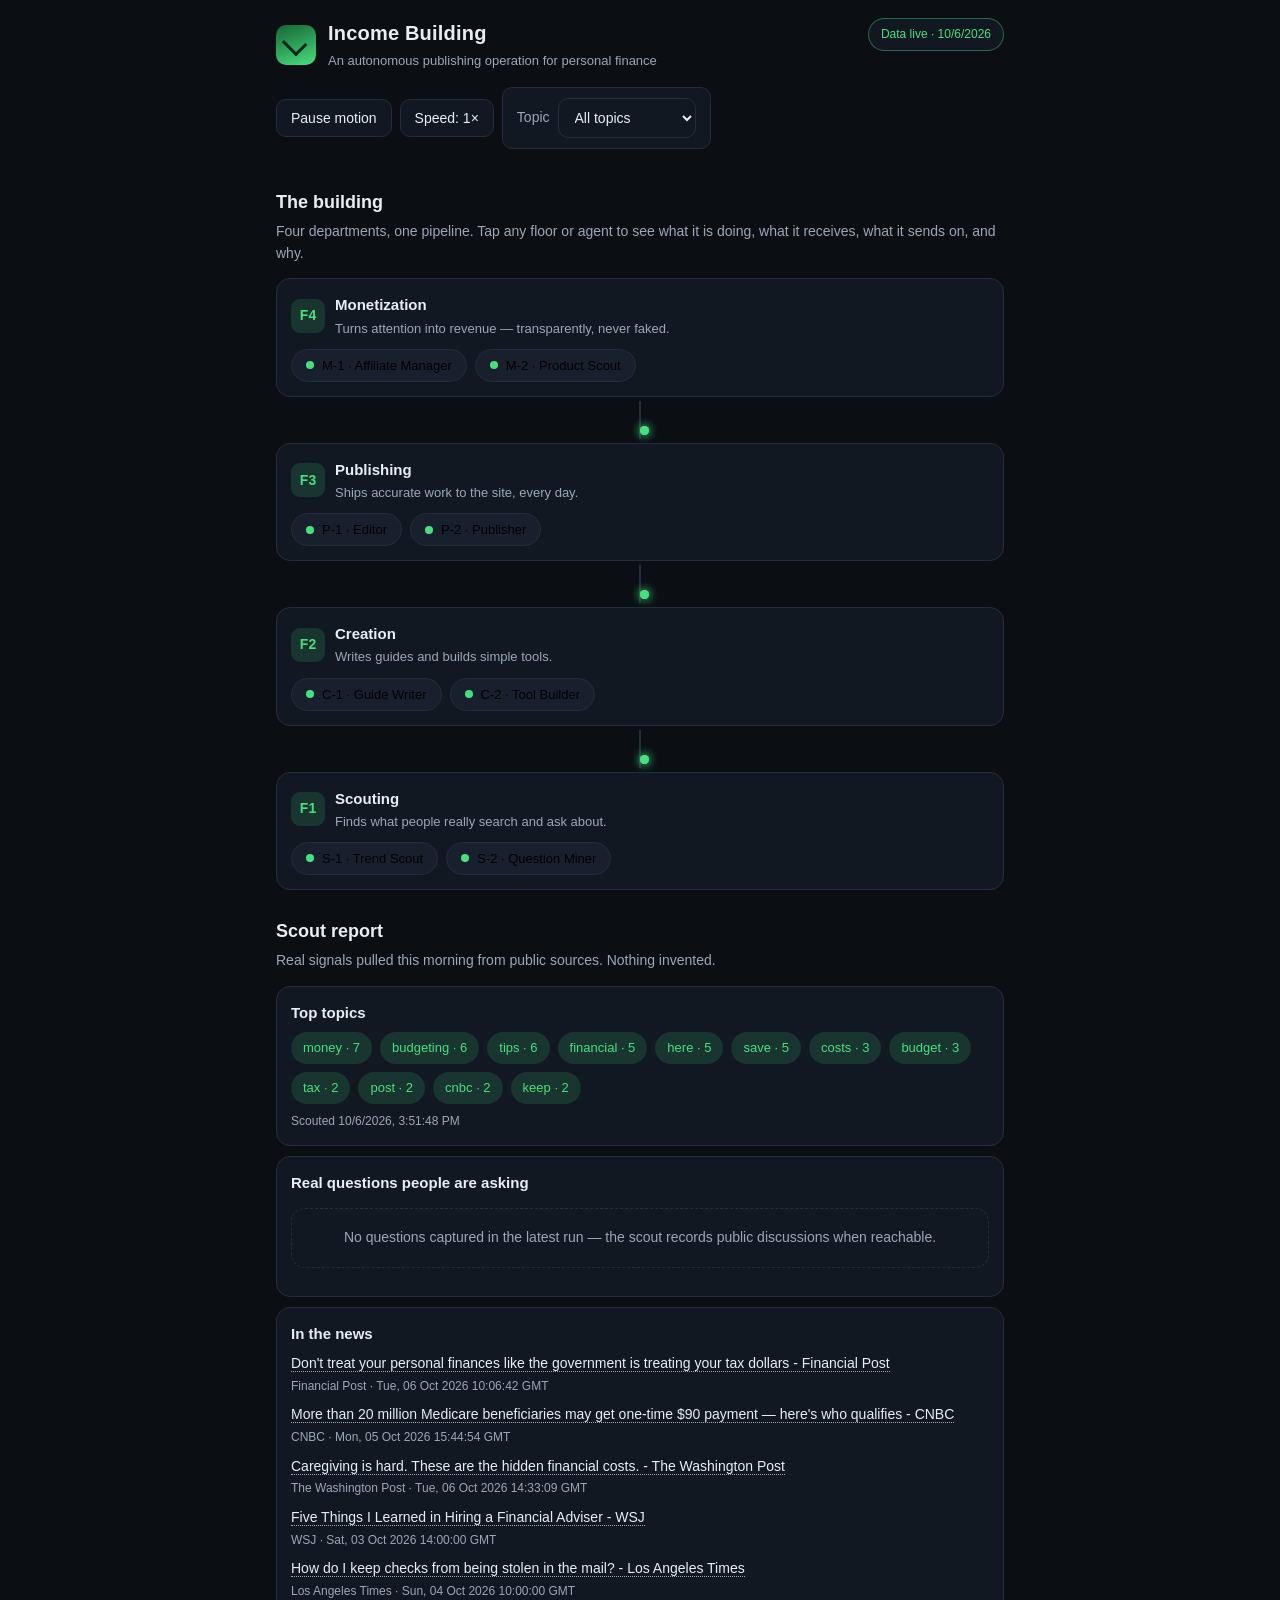
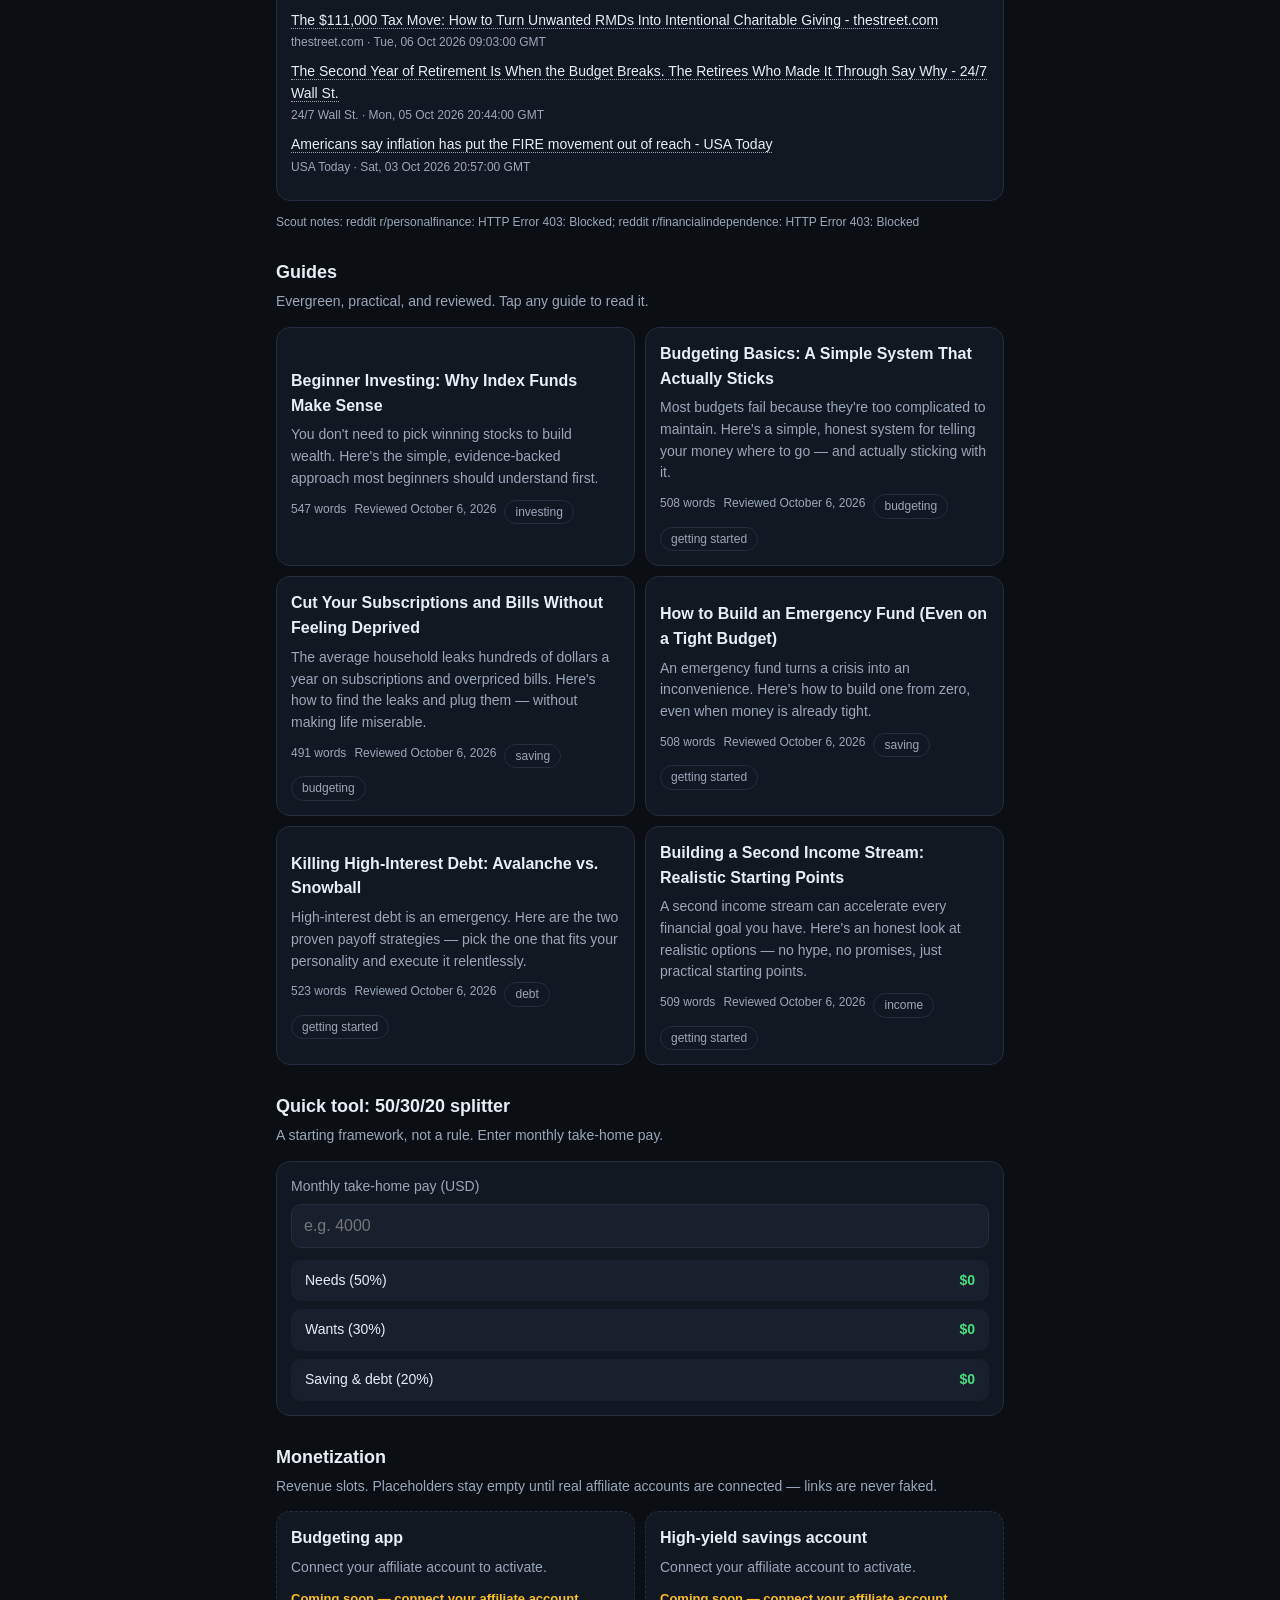
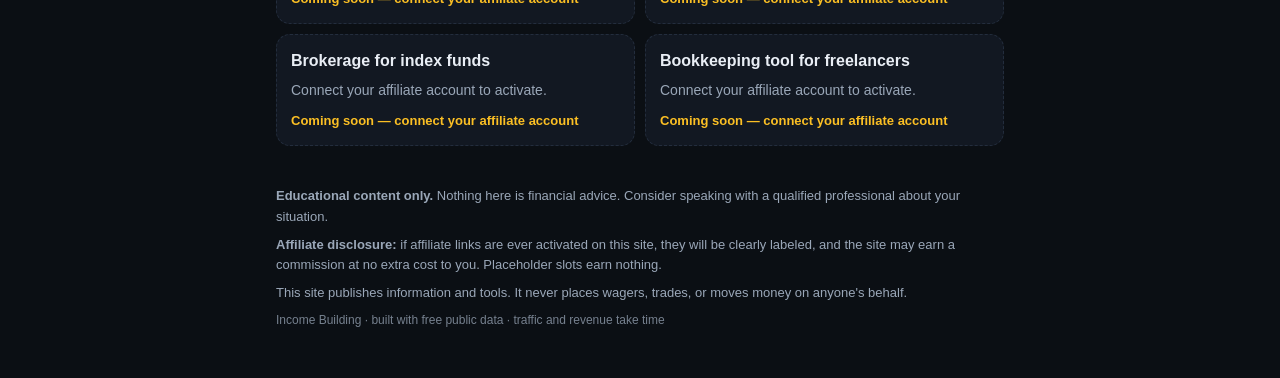
==== index.html @ 19443821 "Income Building: autonomous niche publishing business" ====
<!DOCTYPE html>
<html lang="en">
<head>
<meta charset="utf-8">
<meta name="viewport" content="width=device-width, initial-scale=1">
<title>Income Building — Autonomous Personal Finance Publishing</title>
<meta name="description" content="A visual, autonomous publishing operation for personal finance and budgeting: scouts find real questions, creators write honest guides, publishers ship daily, monetization stays transparent.">
<link rel="stylesheet" href="styles.css">
</head>
<body>
<header class="topbar">
  <div class="brand">
    <span class="brand-mark" aria-hidden="true"></span>
    <div>
      <h1>Income Building</h1>
      <p class="tagline">An autonomous publishing operation for personal finance</p>
    </div>
  </div>
  <div class="pill" id="dataPill" role="status">Checking data&hellip;</div>
</header>

<section class="controls" aria-label="Display controls">
  <button id="pauseBtn" class="ctl" type="button">Pause motion</button>
  <button id="speedBtn" class="ctl" type="button">Speed: 1&times;</button>
  <label class="ctl select-wrap">Topic
    <select id="topicFilter">
      <option value="all">All topics</option>
    </select>
  </label>
</section>

<main class="wrap">
  <section aria-label="The building">
    <h2 class="section-title">The building</h2>
    <p class="section-sub">Four departments, one pipeline. Tap any floor or agent to see what it is doing, what it receives, what it sends on, and why.</p>
    <div id="building"></div>
  </section>

  <section aria-label="Today's scout report">
    <h2 class="section-title">Scout report</h2>
    <p class="section-sub">Real signals pulled this morning from public sources. Nothing invented.</p>
    <div id="trends"><p class="empty">Waiting for the first pipeline run&hellip;</p></div>
  </section>

  <section aria-label="Guides">
    <h2 class="section-title">Guides</h2>
    <p class="section-sub">Evergreen, practical, and reviewed. Tap any guide to read it.</p>
    <div id="articles" class="cards"><p class="empty">Waiting for the first pipeline run&hellip;</p></div>
  </section>

  <section aria-label="Budget calculator">
    <h2 class="section-title">Quick tool: 50/30/20 splitter</h2>
    <p class="section-sub">A starting framework, not a rule. Enter monthly take-home pay.</p>
    <div class="calc card">
      <label>Monthly take-home pay (USD)
        <input id="payInput" type="number" inputmode="decimal" min="0" placeholder="e.g. 4000">
      </label>
      <div class="calc-out" id="calcOut" hidden>
        <div><span>Needs (50%)</span><strong id="calcNeeds">$0</strong></div>
        <div><span>Wants (30%)</span><strong id="calcWants">$0</strong></div>
        <div><span>Saving &amp; debt (20%)</span><strong id="calcSave">$0</strong></div>
      </div>
    </div>
  </section>

  <section aria-label="Monetization">
    <h2 class="section-title">Monetization</h2>
    <p class="section-sub">Revenue slots. Placeholders stay empty until real affiliate accounts are connected — links are never faked.</p>
    <div id="affiliates" class="cards"><p class="empty">Waiting for the first pipeline run&hellip;</p></div>
  </section>
</main>

<div class="backdrop" id="backdrop" hidden></div>

<aside class="sheet" id="agentSheet" aria-label="Agent details" hidden>
  <div class="sheet-handle"></div>
  <button class="sheet-close" id="sheetClose" type="button" aria-label="Close">&times;</button>
  <div id="sheetBody"></div>
</aside>

<div class="reader" id="reader" hidden>
  <div class="reader-top">
    <button class="ctl" id="readerClose" type="button">&larr; All guides</button>
  </div>
  <article class="reader-body" id="readerBody"></article>
</div>

<footer class="footer wrap">
  <p><strong>Educational content only.</strong> Nothing here is financial advice. Consider speaking with a qualified professional about your situation.</p>
  <p><strong>Affiliate disclosure:</strong> if affiliate links are ever activated on this site, they will be clearly labeled, and the site may earn a commission at no extra cost to you. Placeholder slots earn nothing.</p>
  <p>This site publishes information and tools. It never places wagers, trades, or moves money on anyone's behalf.</p>
  <p class="fine">Income Building &middot; built with free public data &middot; traffic and revenue take time</p>
</footer>

<script src="app.js"></script>
</body>
</html>
---- styles.css ----
:root {
  --bg: #0b0f14;
  --surface: #121822;
  --surface-2: #18202e;
  --border: #232d3d;
  --text: #e9eef5;
  --muted: #9aa7b8;
  --accent: #4ade80;
  --accent-dim: rgba(74, 222, 128, 0.14);
  --warn: #fbbf24;
  --flow-dur: 3s;
  --radius: 14px;
}

* { box-sizing: border-box; }

body {
  margin: 0;
  background: var(--bg);
  color: var(--text);
  font-family: -apple-system, BlinkMacSystemFont, "Segoe UI", Roboto, Helvetica, Arial, sans-serif;
  line-height: 1.55;
  -webkit-text-size-adjust: 100%;
}

.wrap { max-width: 760px; margin: 0 auto; padding: 0 16px; }

/* ---------- header ---------- */
.topbar {
  display: flex; justify-content: space-between; align-items: flex-start;
  gap: 12px; padding: 18px 16px 12px; max-width: 760px; margin: 0 auto;
}
.brand { display: flex; gap: 12px; align-items: center; }
.brand-mark {
  width: 40px; height: 40px; border-radius: 10px; flex: none;
  background: linear-gradient(160deg, #166534, #4ade80);
  position: relative;
}
.brand-mark::after {
  content: ""; position: absolute; inset: 10px 12px;
  border-left: 3px solid #062814; border-bottom: 3px solid #062814;
  transform: rotate(-45deg) translateY(-2px);
}
.brand h1 { font-size: 20px; margin: 0; letter-spacing: 0.2px; }
.tagline { margin: 2px 0 0; color: var(--muted); font-size: 13px; }
.pill {
  flex: none; font-size: 12px; color: var(--muted);
  border: 1px solid var(--border); border-radius: 999px;
  padding: 6px 12px; background: var(--surface); white-space: nowrap;
}
.pill.live { color: var(--accent); border-color: rgba(74,222,128,.4); }

/* ---------- controls ---------- */
.controls {
  display: flex; gap: 8px; align-items: center; flex-wrap: wrap;
  max-width: 760px; margin: 0 auto; padding: 4px 16px 12px;
}
.ctl {
  background: var(--surface); color: var(--text);
  border: 1px solid var(--border); border-radius: 10px;
  padding: 10px 14px; font-size: 14px; cursor: pointer;
}
.ctl:active { transform: scale(0.97); }
.select-wrap { display: flex; align-items: center; gap: 8px; font-size: 14px; color: var(--muted); }
.select-wrap select {
  background: var(--surface); color: var(--text);
  border: 1px solid var(--border); border-radius: 10px;
  padding: 10px 12px; font-size: 14px;
}

/* ---------- sections ---------- */
.section-title { font-size: 18px; margin: 28px 0 4px; }
.section-sub { color: var(--muted); font-size: 14px; margin: 0 0 14px; }
.empty { color: var(--muted); font-size: 14px; border: 1px dashed var(--border); border-radius: var(--radius); padding: 18px; text-align: center; }

/* ---------- building ---------- */
#building { display: flex; flex-direction: column; }
.floor {
  background: var(--surface); border: 1px solid var(--border);
  border-radius: var(--radius); padding: 14px; cursor: pointer;
}
.floor-head { display: flex; align-items: center; gap: 10px; margin-bottom: 10px; }
.floor-badge {
  flex: none; width: 34px; height: 34px; border-radius: 9px;
  background: var(--accent-dim); color: var(--accent);
  display: flex; align-items: center; justify-content: center;
  font-weight: 700; font-size: 14px;
}
.floor-name { font-weight: 700; font-size: 15px; margin: 0; }
.floor-desc { color: var(--muted); font-size: 13px; margin: 2px 0 0; }
.agents { display: flex; flex-wrap: wrap; gap: 8px; margin-top: 10px; }
.agent {
  background: var(--surface-2); border: 1px solid var(--border);
  border-radius: 999px; padding: 8px 14px; font-size: 13px; cursor: pointer;
  display: flex; align-items: center; gap: 8px;
}
.agent .dot { width: 8px; height: 8px; border-radius: 50%; background: var(--accent); flex: none; }
.agent:active { transform: scale(0.96); }

.shaft { position: relative; height: 46px; }
.shaft::before {
  content: ""; position: absolute; left: 50%; top: 4px; bottom: 4px; width: 2px;
  background: var(--border); transform: translateX(-50%);
}
.packet {
  position: absolute; left: 50%; bottom: 8px; width: 9px; height: 9px;
  border-radius: 50%; background: var(--accent);
  box-shadow: 0 0 10px rgba(74,222,128,.7);
  animation: rise var(--flow-dur) linear infinite;
}
.packet:nth-child(2) { animation-delay: calc(var(--flow-dur) / -2); }
@keyframes rise {
  0% { transform: translate(-50%, 0); opacity: 0; }
  15% { opacity: 1; }
  100% { transform: translate(-50%, -38px); opacity: 0; }
}
body.paused .packet, body.paused .floor { animation-play-state: paused; }
body.paused .packet { animation-play-state: paused; }

/* ---------- cards ---------- */
.cards { display: grid; gap: 10px; }
.card {
  background: var(--surface); border: 1px solid var(--border);
  border-radius: var(--radius); padding: 14px; cursor: pointer; text-align: left;
  color: var(--text); width: 100%; font: inherit;
}
.card h3 { margin: 0 0 6px; font-size: 16px; }
.card p { margin: 0; color: var(--muted); font-size: 14px; }
.card .meta { display: flex; gap: 8px; flex-wrap: wrap; margin-top: 10px; font-size: 12px; color: var(--muted); }
.tag { border: 1px solid var(--border); border-radius: 999px; padding: 2px 10px; font-size: 12px; color: var(--muted); }
.card.soon { cursor: default; border-style: dashed; }
.card.soon .soon-label { color: var(--warn); font-weight: 600; font-size: 13px; }

/* ---------- trends ---------- */
.trend-block { background: var(--surface); border: 1px solid var(--border); border-radius: var(--radius); padding: 14px; margin-bottom: 10px; }
.trend-block h3 { margin: 0 0 8px; font-size: 15px; }
.chips { display: flex; flex-wrap: wrap; gap: 8px; }
.chip { background: var(--accent-dim); color: var(--accent); border-radius: 999px; padding: 6px 12px; font-size: 13px; }
.qlist { margin: 0; padding-left: 18px; font-size: 14px; }
.qlist li { margin-bottom: 8px; }
.qlist a { color: var(--text); }
.newslist { list-style: none; margin: 0; padding: 0; font-size: 14px; }
.newslist li { margin-bottom: 8px; }
.newslist a { color: var(--text); text-decoration: none; border-bottom: 1px dotted var(--muted); }
.newslist .src { color: var(--muted); font-size: 12px; }

/* ---------- calculator ---------- */
.calc label { display: block; font-size: 14px; color: var(--muted); }
.calc input {
  width: 100%; margin-top: 6px; background: var(--surface-2); color: var(--text);
  border: 1px solid var(--border); border-radius: 10px; padding: 12px; font-size: 16px;
}
.calc-out { margin-top: 12px; display: grid; gap: 8px; }
.calc-out div { display: flex; justify-content: space-between; background: var(--surface-2); border-radius: 10px; padding: 10px 14px; font-size: 14px; }
.calc-out strong { color: var(--accent); }

/* ---------- sheet & reader ---------- */
.backdrop {
  position: fixed; inset: 0; background: rgba(0,0,0,.55); z-index: 40;
}
.sheet {
  position: fixed; left: 0; right: 0; bottom: 0; z-index: 50;
  background: var(--surface); border-top: 1px solid var(--border);
  border-radius: 18px 18px 0 0; padding: 10px 18px 28px;
  max-width: 760px; margin: 0 auto; max-height: 82vh; overflow-y: auto;
  transform: translateY(0); transition: transform .25s ease;
}
.sheet[hidden] { display: none; }
.sheet-handle { width: 44px; height: 5px; border-radius: 999px; background: var(--border); margin: 4px auto 12px; }
.sheet-close {
  position: absolute; top: 10px; right: 14px; background: none; border: none;
  color: var(--muted); font-size: 26px; cursor: pointer; line-height: 1;
}
.sheet h2 { margin: 0 0 2px; font-size: 18px; }
.sheet .role { color: var(--accent); font-size: 13px; margin: 0 0 14px; }
.kv { margin-bottom: 12px; }
.kv h4 { margin: 0 0 4px; font-size: 12px; text-transform: uppercase; letter-spacing: .6px; color: var(--muted); }
.kv p { margin: 0; font-size: 14px; }

.reader {
  position: fixed; inset: 0; z-index: 60; background: var(--bg);
  overflow-y: auto; padding-bottom: 60px;
}
.reader[hidden] { display: none; }
.reader-top { position: sticky; top: 0; background: rgba(11,15,20,.92); padding: 12px 16px; border-bottom: 1px solid var(--border); }
.reader-body { max-width: 700px; margin: 0 auto; padding: 20px 18px; }
.reader-body h1 { font-size: 24px; line-height: 1.3; }
.reader-body h2 { font-size: 18px; margin-top: 28px; color: var(--accent); }
.reader-body h3 { font-size: 16px; margin-top: 22px; }
.reader-body p, .reader-body li { font-size: 16px; color: #d5dce6; }
.reader-body ul { padding-left: 20px; }
.reader-meta { color: var(--muted); font-size: 13px; margin: 8px 0 4px; display: flex; gap: 8px; flex-wrap: wrap; }

/* ---------- footer ---------- */
.footer { margin-top: 40px; padding-bottom: 40px; color: var(--muted); font-size: 13px; }
.footer p { margin: 8px 0; }
.footer .fine { font-size: 12px; opacity: .75; }

@media (min-width: 600px) {
  .cards { grid-template-columns: 1fr 1fr; }
}
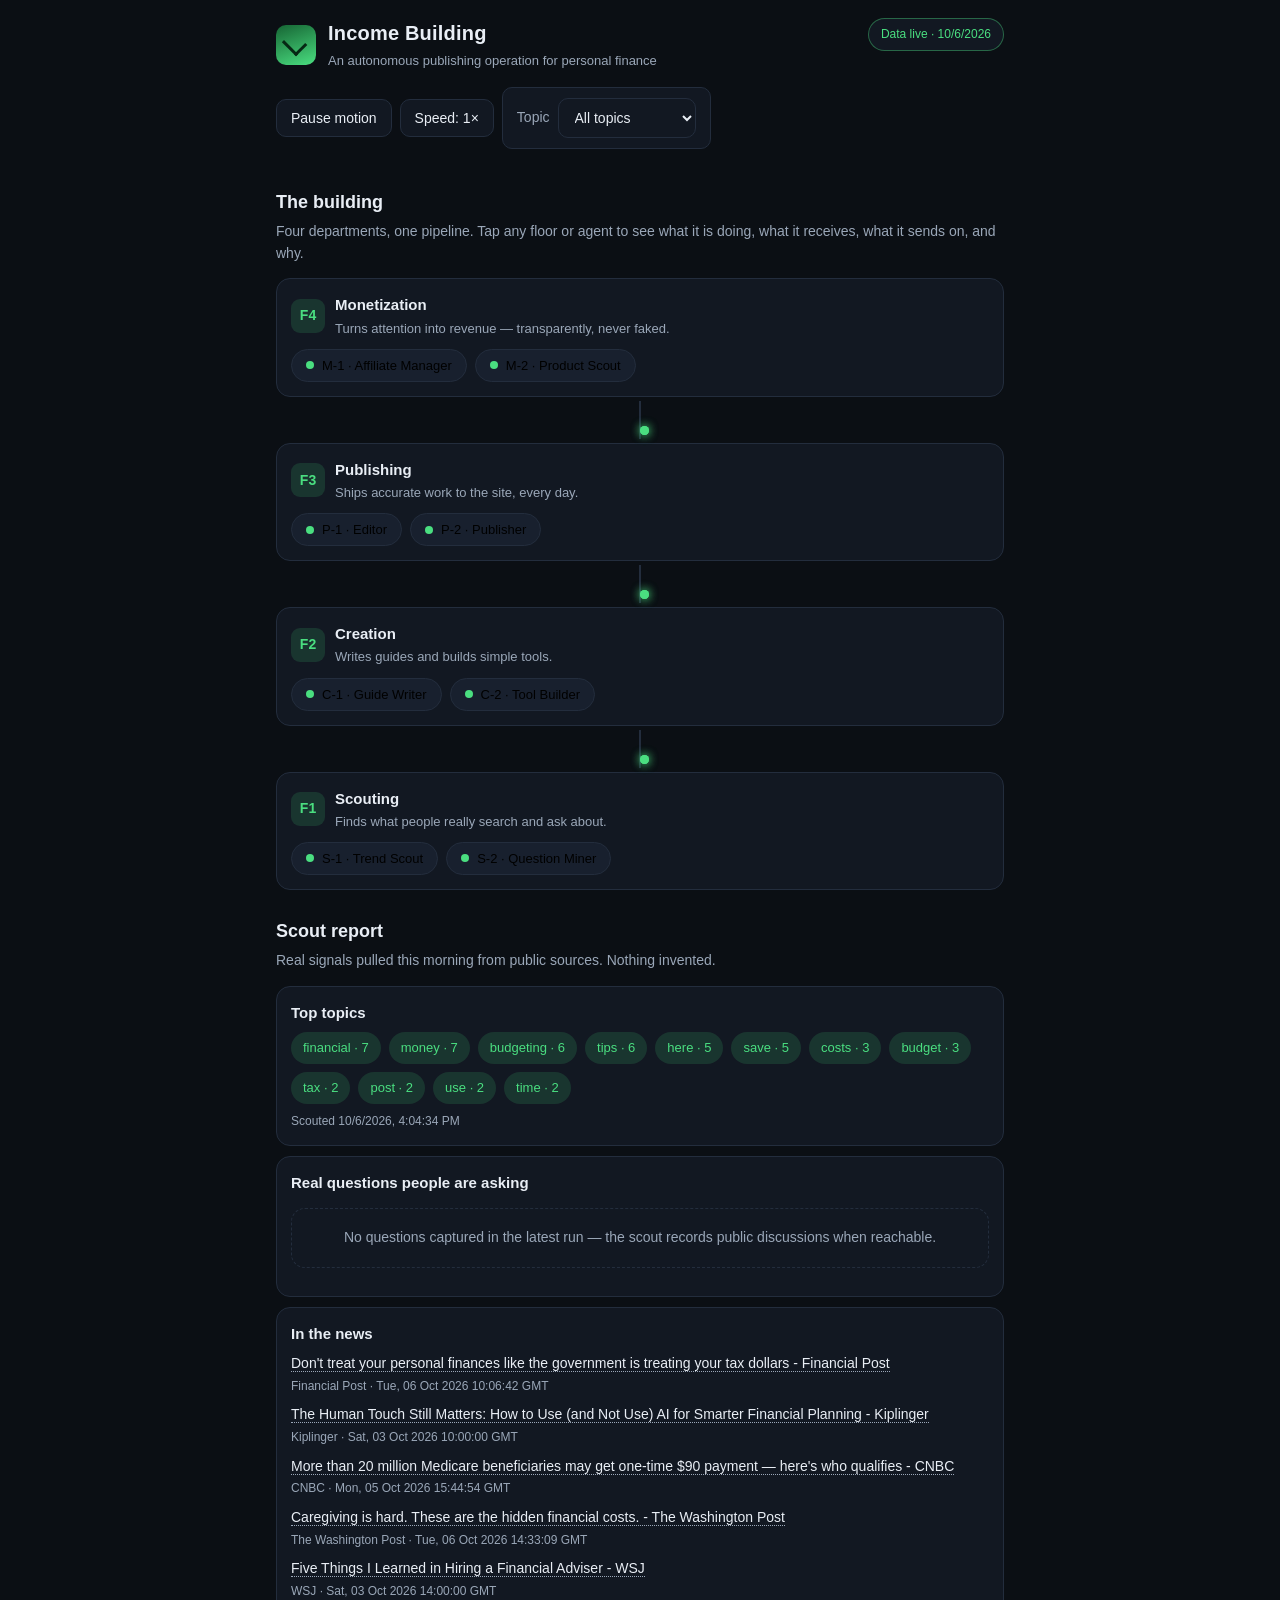
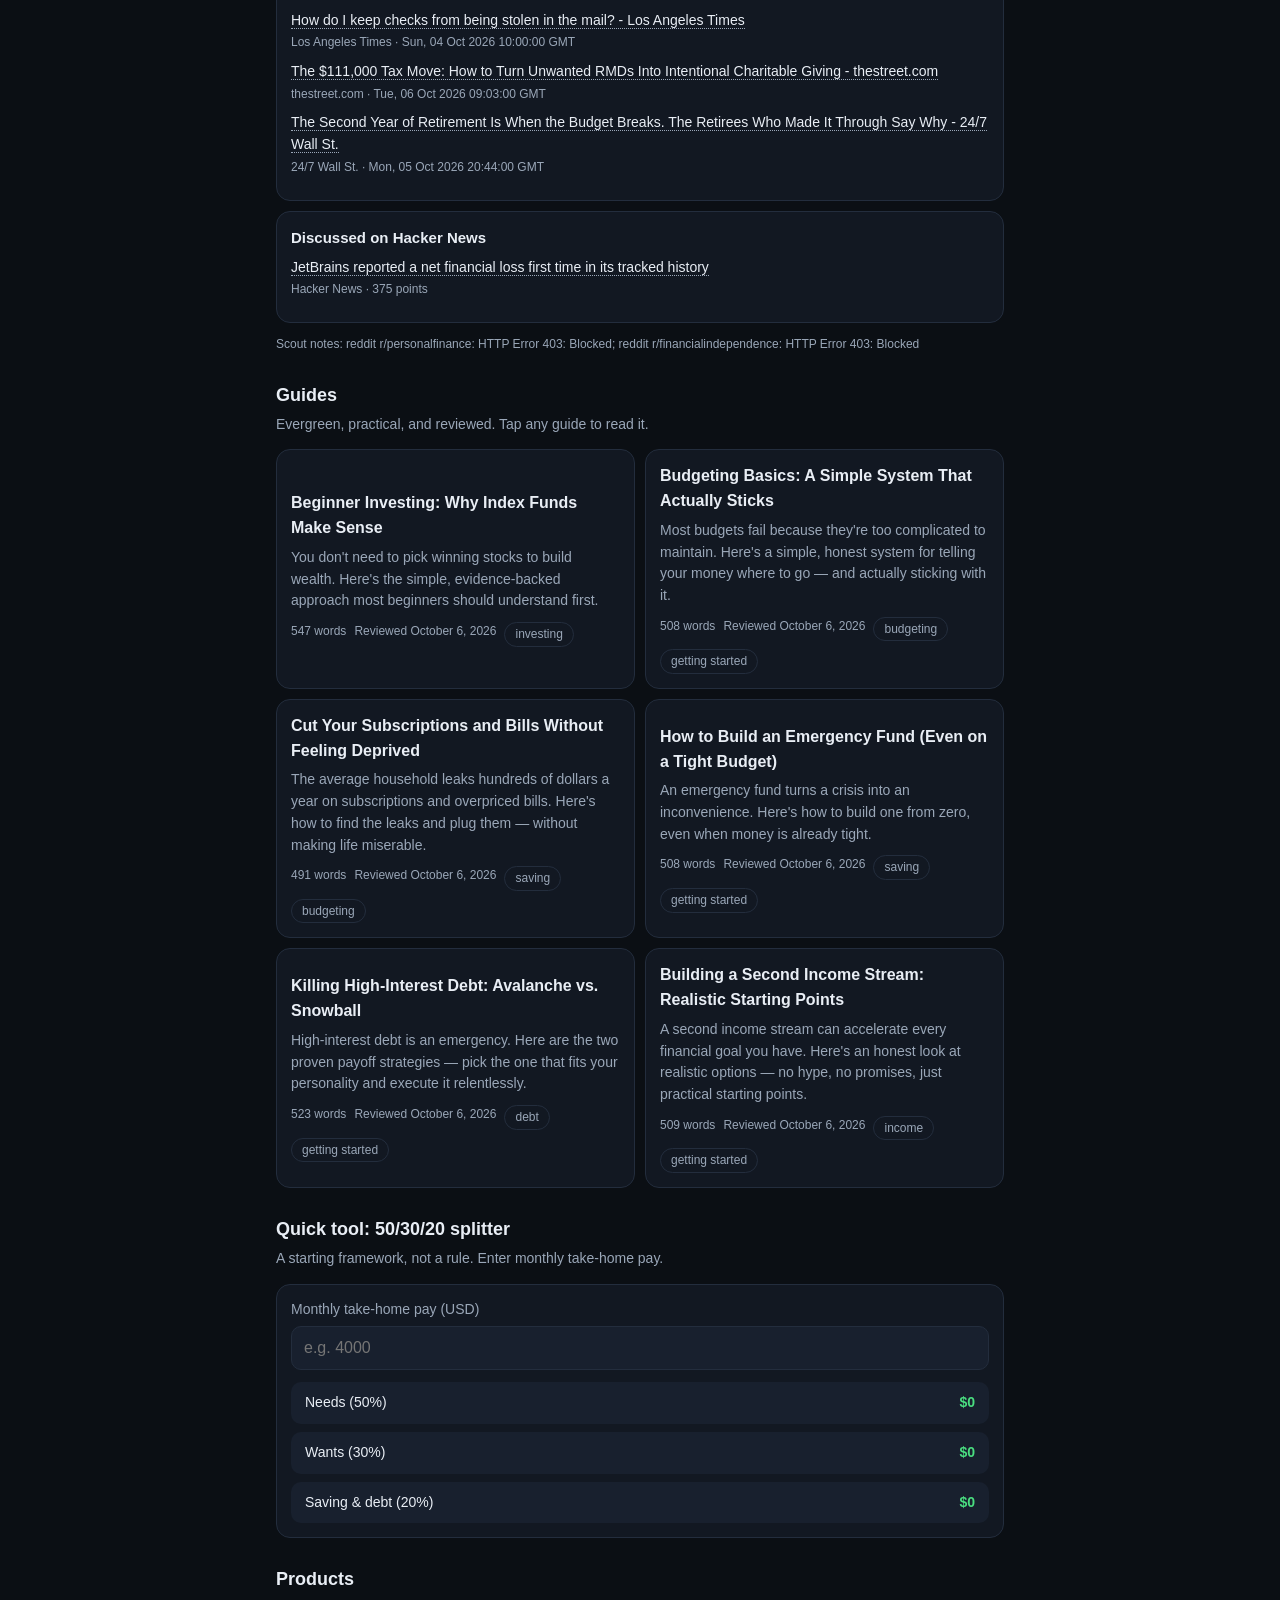
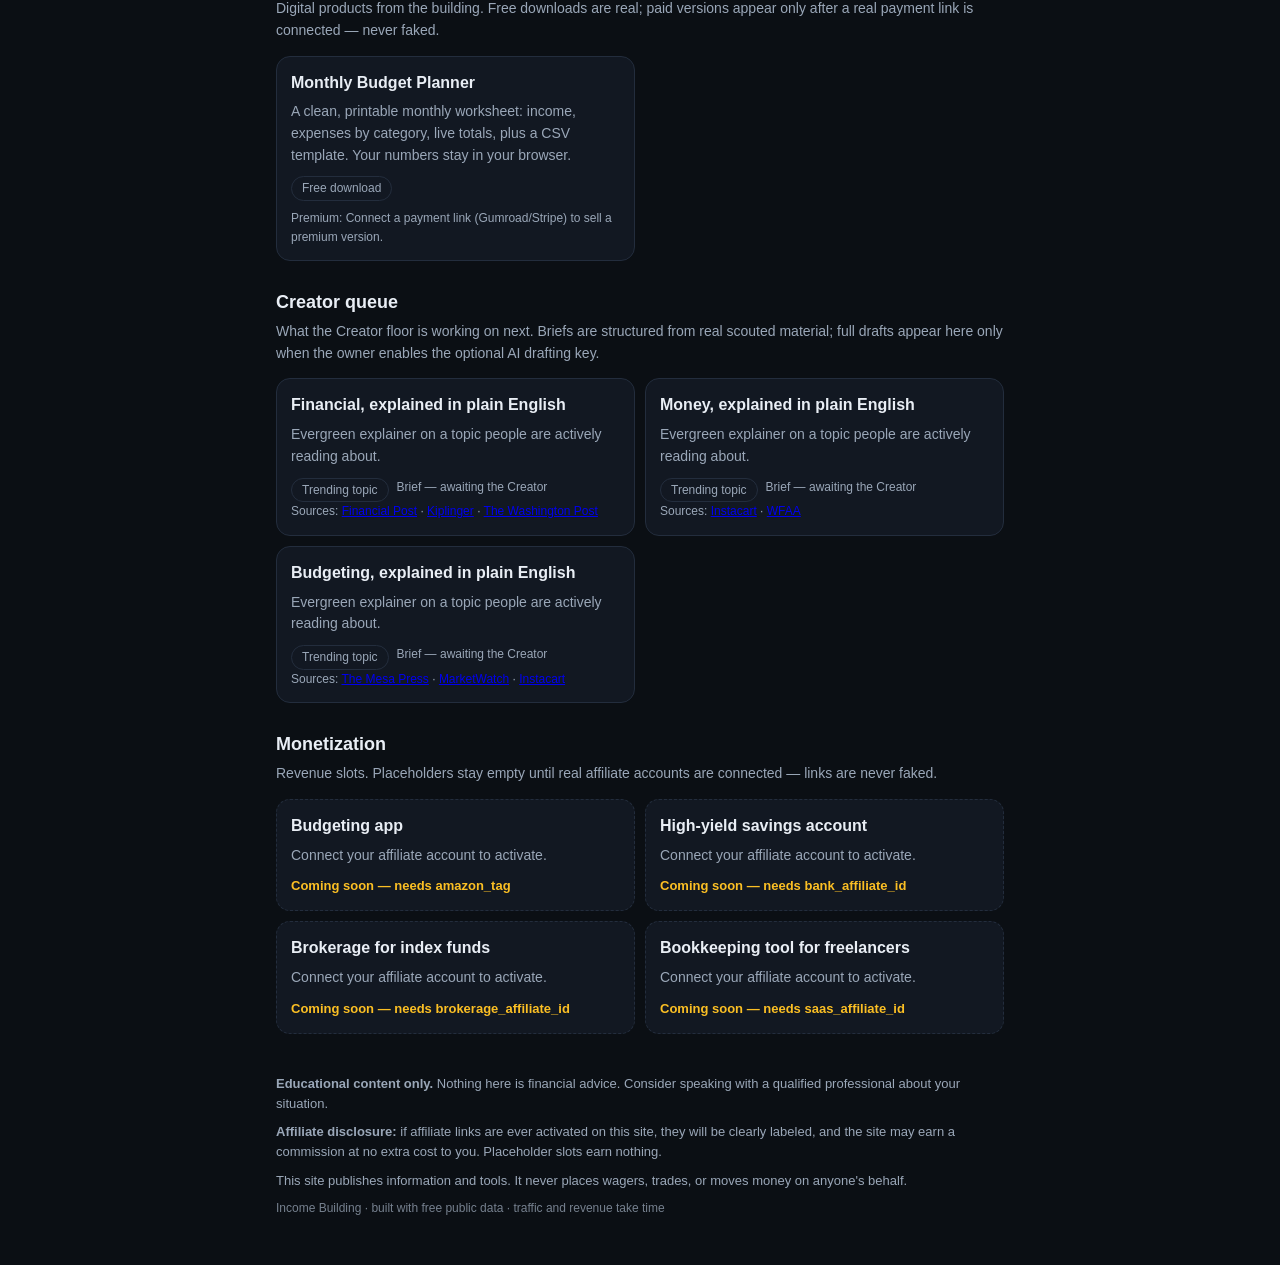
==== commit eca97e28: "Autonomy upgrades: smarter scout, AI drafting slot, one-ID monetization, budget planner product" ====
--- a/index.html
+++ b/index.html
@@ -63,6 +63,18 @@
     </div>
   </section>
 
+  <section aria-label="Products">
+    <h2 class="section-title">Products</h2>
+    <p class="section-sub">Digital products from the building. Free downloads are real; paid versions appear only after a real payment link is connected — never faked.</p>
+    <div id="products" class="cards"><p class="empty">Waiting for the first pipeline run&hellip;</p></div>
+  </section>
+
+  <section aria-label="Draft briefs">
+    <h2 class="section-title">Creator queue</h2>
+    <p class="section-sub">What the Creator floor is working on next. Briefs are structured from real scouted material; full drafts appear here only when the owner enables the optional AI drafting key.</p>
+    <div id="briefs" class="cards"><p class="empty">Waiting for the first pipeline run&hellip;</p></div>
+  </section>
+
   <section aria-label="Monetization">
     <h2 class="section-title">Monetization</h2>
     <p class="section-sub">Revenue slots. Placeholders stay empty until real affiliate accounts are connected — links are never faked.</p>
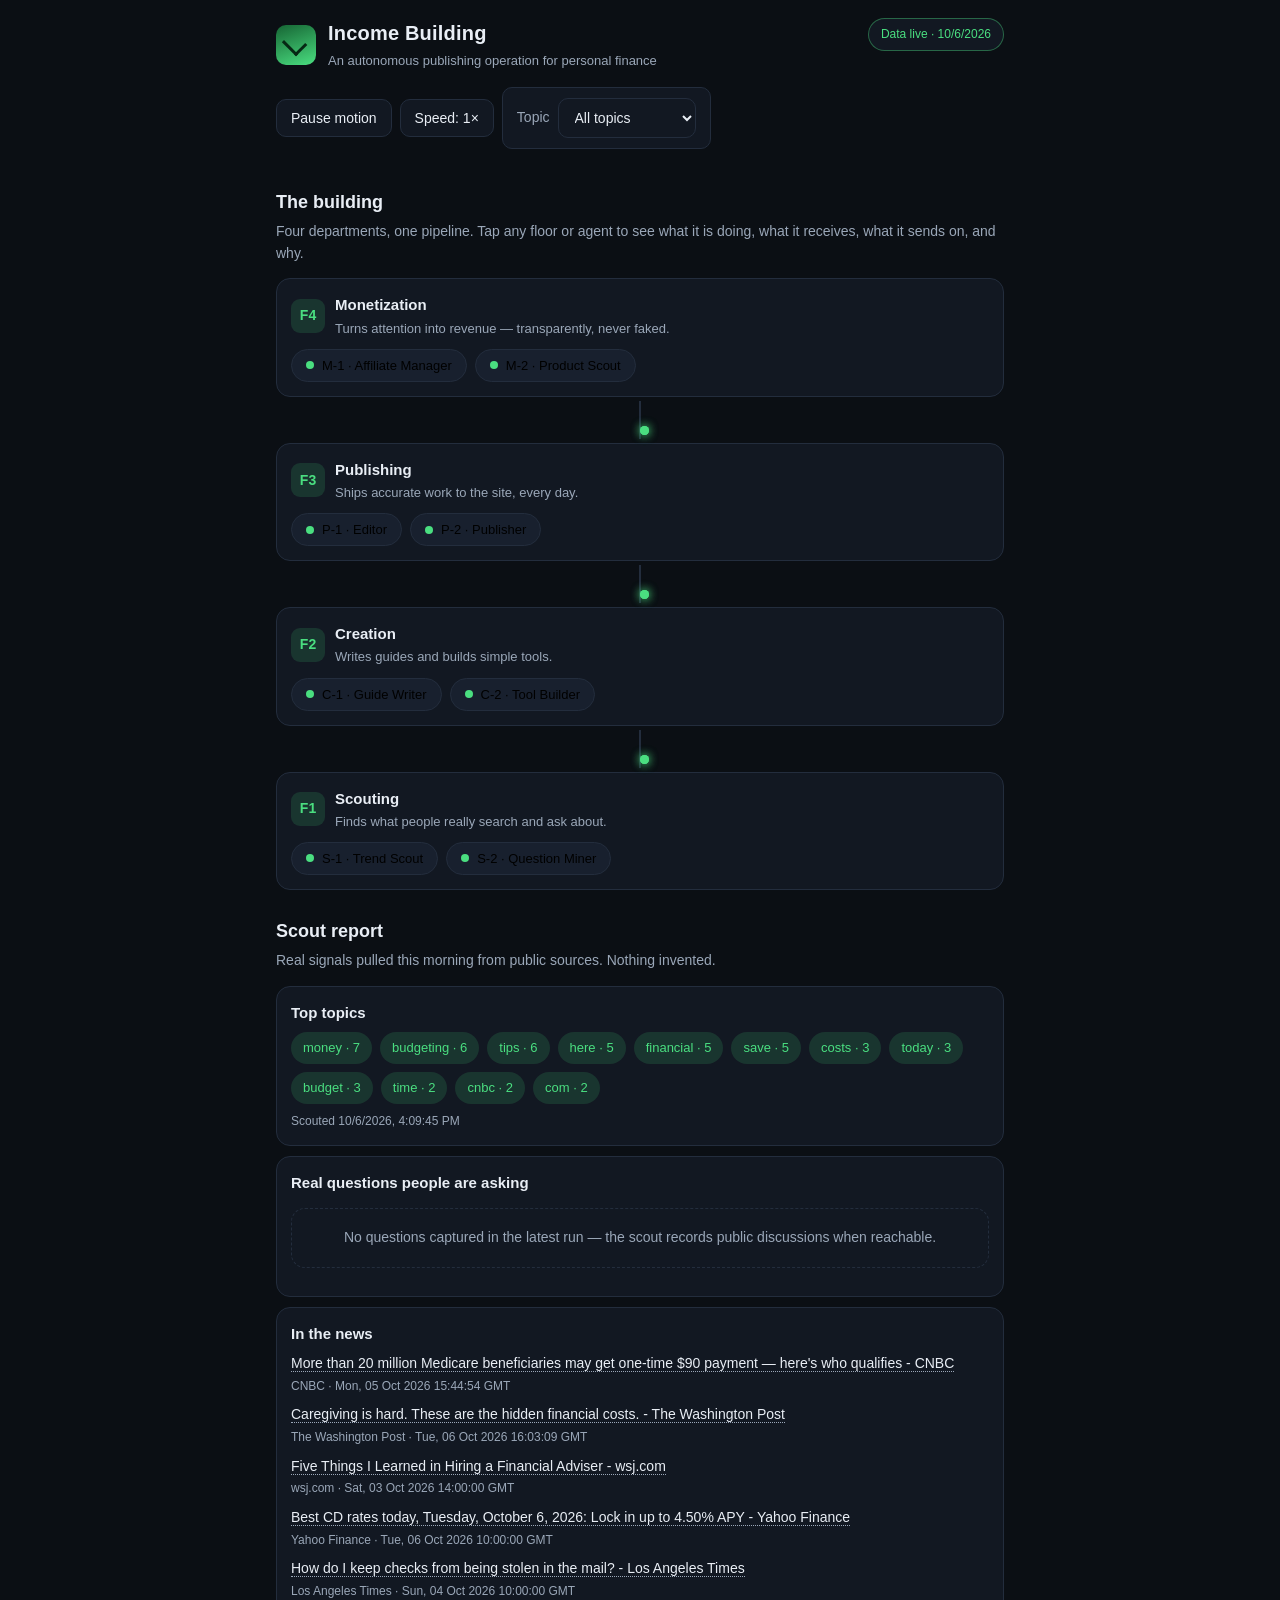
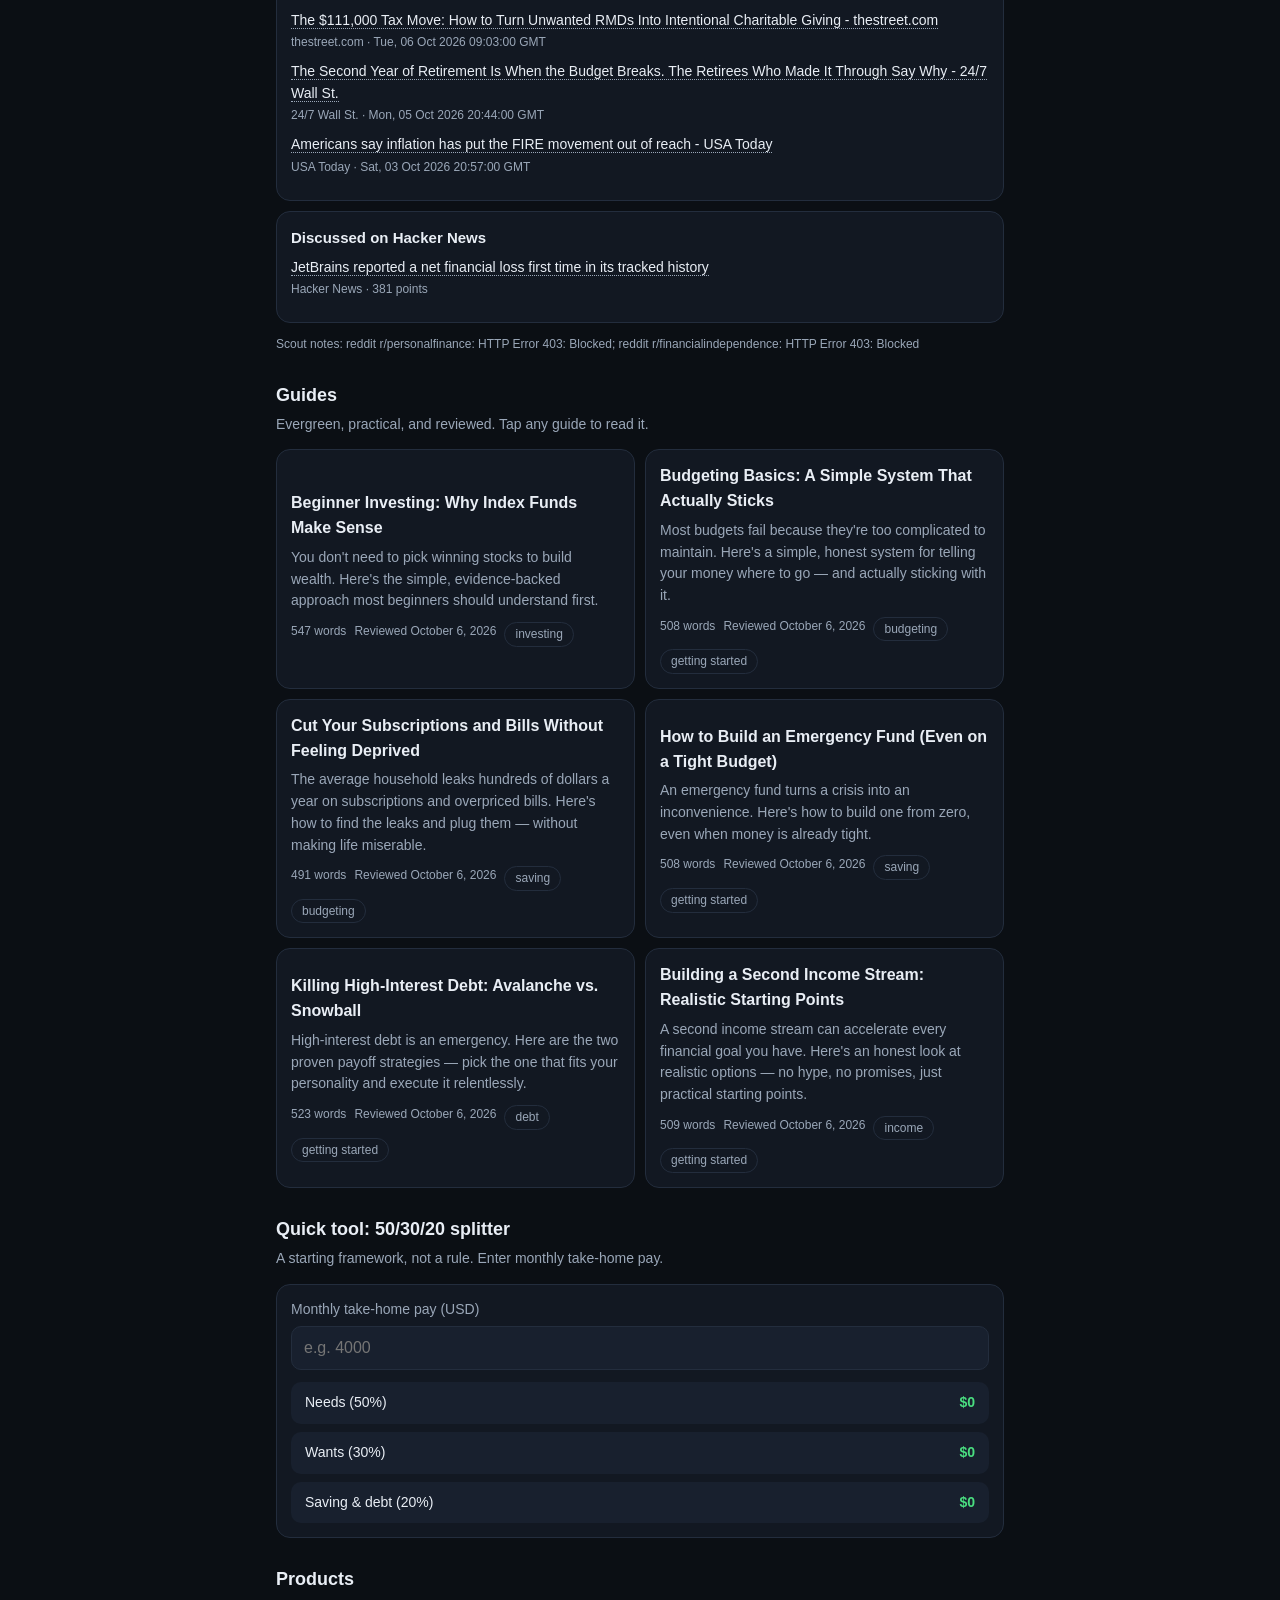
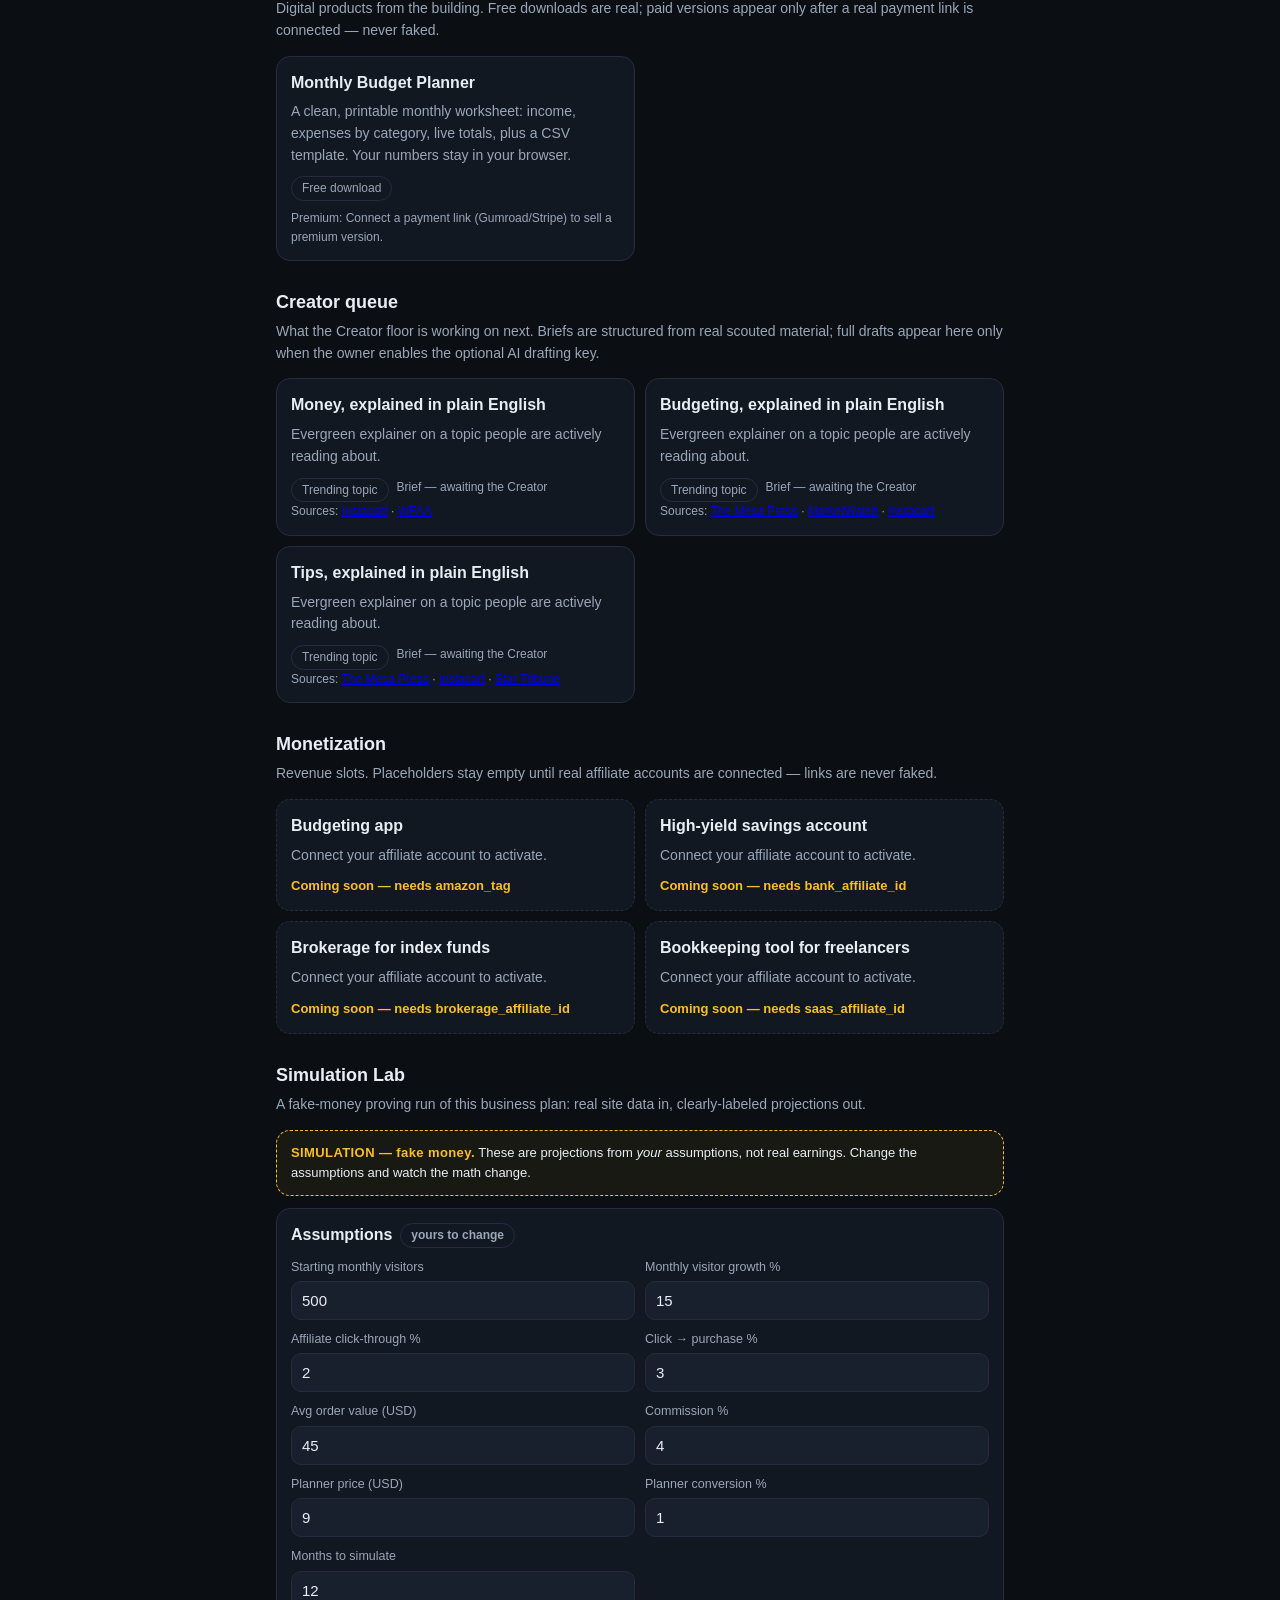
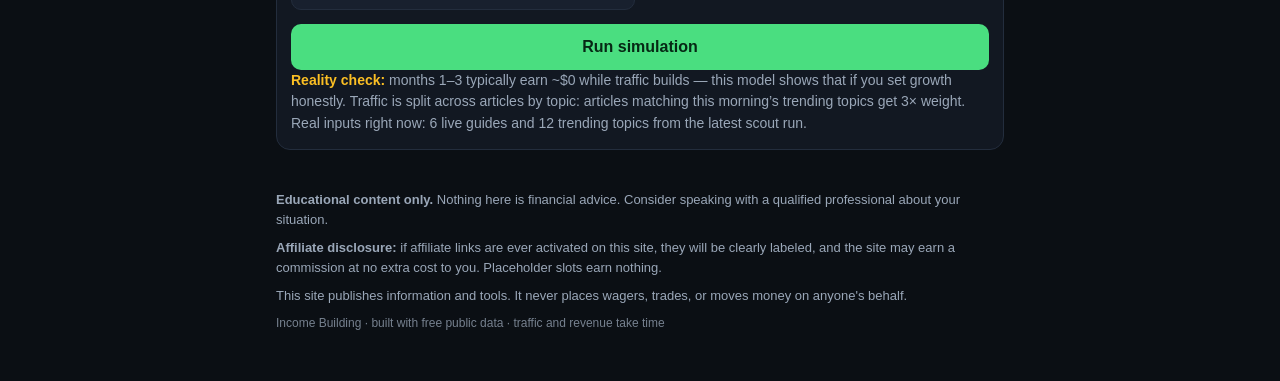
==== commit 2f96383c: "Simulation Lab: 12-month fake-money revenue projections on real site data" ====
--- a/index.html
+++ b/index.html
@@ -80,6 +80,34 @@
     <p class="section-sub">Revenue slots. Placeholders stay empty until real affiliate accounts are connected — links are never faked.</p>
     <div id="affiliates" class="cards"><p class="empty">Waiting for the first pipeline run&hellip;</p></div>
   </section>
+
+  <section aria-label="Simulation Lab">
+    <h2 class="section-title">Simulation Lab</h2>
+    <p class="section-sub">A fake-money proving run of this business plan: real site data in, clearly-labeled projections out.</p>
+    <div class="sim-banner" role="note"><strong>SIMULATION — fake money.</strong> These are projections from <em>your</em> assumptions, not real earnings. Change the assumptions and watch the math change.</div>
+    <div class="card sim-panel">
+      <h3>Assumptions <span class="tag">yours to change</span></h3>
+      <div class="sim-grid">
+        <label>Starting monthly visitors<input id="aVisitors" type="number" min="0" step="10"></label>
+        <label>Monthly visitor growth %<input id="aGrowth" type="number" min="0" max="200" step="1"></label>
+        <label>Affiliate click-through %<input id="aCtr" type="number" min="0" max="100" step="0.5"></label>
+        <label>Click &rarr; purchase %<input id="aConv" type="number" min="0" max="100" step="0.5"></label>
+        <label>Avg order value (USD)<input id="aAov" type="number" min="0" step="1"></label>
+        <label>Commission %<input id="aCommission" type="number" min="0" max="100" step="0.5"></label>
+        <label>Planner price (USD)<input id="aPrice" type="number" min="0" step="1"></label>
+        <label>Planner conversion %<input id="aPlannerConv" type="number" min="0" max="100" step="0.5"></label>
+        <label>Months to simulate<input id="aMonths" type="number" min="1" max="36" step="1"></label>
+      </div>
+      <button id="runSimBtn" class="ctl sim-run" type="button">Run simulation</button>
+      <p class="reality"><strong>Reality check:</strong> months 1&ndash;3 typically earn ~$0 while traffic builds — this model shows that if you set growth honestly. Traffic is split across articles by topic: articles matching this morning&rsquo;s trending topics get 3&times; weight. <span id="simDataNote">Loading real data&hellip;</span></p>
+    </div>
+    <div id="simResults" hidden>
+      <div class="sim-stats" id="simSummary"></div>
+      <canvas id="simChart" height="220" aria-label="Projected monthly fake-revenue chart"></canvas>
+      <h3 class="sim-h3">Where the money would come from <span class="tag">fake</span></h3>
+      <div id="simTableWrap"><table class="sim-table" id="simTable"></table></div>
+    </div>
+  </section>
 </main>
 
 <div class="backdrop" id="backdrop" hidden></div>
--- a/styles.css
+++ b/styles.css
@@ -199,3 +199,44 @@
 @media (min-width: 600px) {
   .cards { grid-template-columns: 1fr 1fr; }
 }
+
+/* ---------- simulation lab ---------- */
+.sim-banner {
+  border: 1px dashed var(--warn); border-radius: var(--radius);
+  padding: 12px 14px; font-size: 13px; margin-bottom: 12px;
+  background: rgba(251, 191, 36, 0.06);
+}
+.sim-banner strong { color: var(--warn); letter-spacing: 0.4px; }
+.sim-panel h3 { margin: 0 0 10px; font-size: 16px; display: flex; gap: 8px; align-items: center; }
+.sim-grid { display: grid; grid-template-columns: 1fr 1fr; gap: 10px; margin-bottom: 14px; }
+.sim-grid label { display: block; font-size: 12.5px; color: var(--muted); }
+.sim-grid input {
+  width: 100%; margin-top: 4px; background: var(--surface-2); color: var(--text);
+  border: 1px solid var(--border); border-radius: 10px; padding: 10px; font-size: 15px;
+}
+.sim-run {
+  width: 100%; background: var(--accent); color: #062814;
+  font-weight: 700; font-size: 16px; padding: 14px; border: none;
+}
+.reality { font-size: 13px; color: var(--muted); margin: 12px 0 0; }
+.reality strong { color: var(--warn); }
+.sim-stats { display: grid; grid-template-columns: repeat(3, 1fr); gap: 8px; margin: 14px 0; }
+.sim-stat {
+  background: var(--surface); border: 1px solid var(--border);
+  border-radius: var(--radius); padding: 10px; text-align: center;
+}
+.sim-stat span { display: block; font-size: 11px; color: var(--muted); margin-bottom: 4px; }
+.sim-stat strong { font-size: 15px; color: var(--accent); }
+#simChart {
+  width: 100%; display: block; background: var(--surface);
+  border: 1px solid var(--border); border-radius: var(--radius);
+}
+.sim-h3 { font-size: 15px; margin: 18px 0 8px; display: flex; gap: 8px; align-items: center; }
+#simTableWrap { overflow-x: auto; }
+.sim-table {
+  width: 100%; border-collapse: collapse; font-size: 13px;
+  background: var(--surface); border: 1px solid var(--border); border-radius: var(--radius);
+}
+.sim-table th, .sim-table td { text-align: left; padding: 9px 12px; border-bottom: 1px solid var(--border); }
+.sim-table th { color: var(--muted); font-size: 11px; text-transform: uppercase; letter-spacing: 0.5px; }
+.sim-table td.num { text-align: right; font-variant-numeric: tabular-nums; color: var(--accent); font-weight: 600; white-space: nowrap; }
